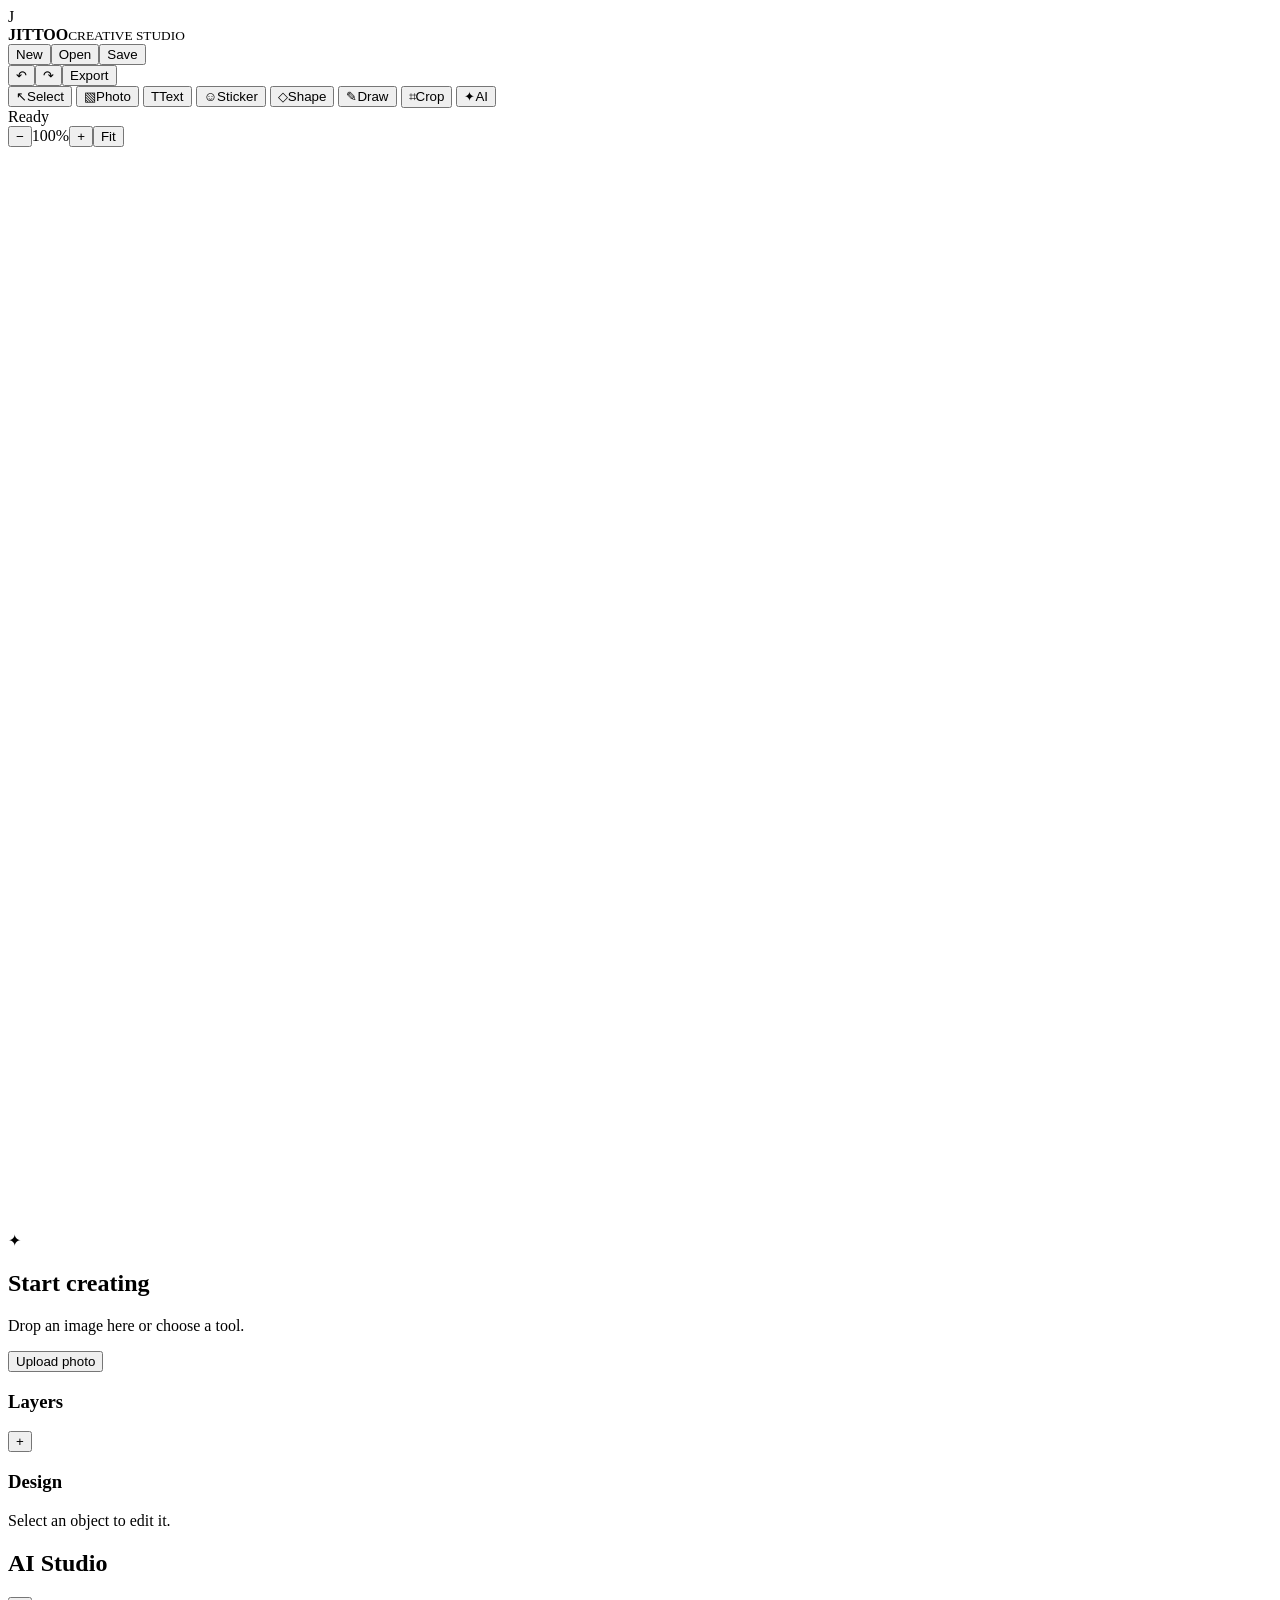
==== index.html @ 277d37d1 "Build JITTOO Studio professional editor shell" ====
<!doctype html>
<html lang="en">
<head>
  <meta charset="UTF-8" />
  <meta name="viewport" content="width=device-width,initial-scale=1,viewport-fit=cover" />
  <meta name="theme-color" content="#0a0b10" />
  <title>JITTOO — Creative Studio</title>
  <link rel="stylesheet" href="css/app.css" />
</head>
<body>
<div id="app" class="app">
  <header class="topbar">
    <div class="brand"><span class="brand-mark">J</span><div><strong>JITTOO</strong><small>CREATIVE STUDIO</small></div></div>
    <div class="doc-actions">
      <button id="newBtn" class="btn ghost">New</button><button id="openBtn" class="btn ghost">Open</button><button id="saveBtn" class="btn ghost">Save</button>
      <input id="fileInput" type="file" accept="image/*,.json,application/json" hidden />
    </div>
    <div class="top-actions"><button id="undoBtn" class="icon-btn" title="Undo">↶</button><button id="redoBtn" class="icon-btn" title="Redo">↷</button><button id="exportBtn" class="btn primary">Export</button></div>
  </header>
  <div class="workspace">
    <aside class="toolbar" aria-label="Tools">
      <button class="tool active" data-tool="select">↖<span>Select</span></button>
      <button class="tool" data-tool="image">▧<span>Photo</span></button>
      <button class="tool" data-tool="text">T<span>Text</span></button>
      <button class="tool" data-tool="sticker">☺<span>Sticker</span></button>
      <button class="tool" data-tool="shape">◇<span>Shape</span></button>
      <button class="tool" data-tool="draw">✎<span>Draw</span></button>
      <button class="tool" data-tool="crop">⌗<span>Crop</span></button>
      <button class="tool" data-tool="ai">✦<span>AI</span></button>
    </aside>
    <main class="stage-area">
      <div class="stagebar"><div id="statusText">Ready</div><div class="zoom"><button id="zoomOut">−</button><span id="zoomValue">100%</span><button id="zoomIn">+</button><button id="fitBtn">Fit</button></div></div>
      <div id="stageViewport" class="stage-viewport">
        <div id="canvasWrap" class="canvas-wrap"><canvas id="editorCanvas" width="1080" height="1080"></canvas><div id="selectionUI" class="selection-ui hidden"></div></div>
        <div id="emptyState" class="empty-state"><div class="empty-icon">✦</div><h2>Start creating</h2><p>Drop an image here or choose a tool.</p><button id="uploadBtn" class="btn primary">Upload photo</button></div>
      </div>
    </main>
    <aside class="rightbar">
      <section class="panel layers-panel"><div class="panel-head"><h3>Layers</h3><div><button id="addLayerBtn" class="mini">+</button></div></div><div id="layersList" class="layers-list"></div></section>
      <section class="panel inspector"><div class="panel-head"><h3 id="inspectorTitle">Design</h3></div><div id="inspectorBody" class="inspector-body"><p class="muted">Select an object to edit it.</p></div></section>
    </aside>
  </div>
  <div id="toast" class="toast" role="status"></div>
  <div id="modal" class="modal hidden"><div class="modal-card"><div class="modal-head"><h2 id="modalTitle">AI Studio</h2><button id="modalClose" class="icon-btn">×</button></div><div id="modalBody"></div></div></div>
</div>
<script type="module" src="js/app.js"></script>
</body>
</html>
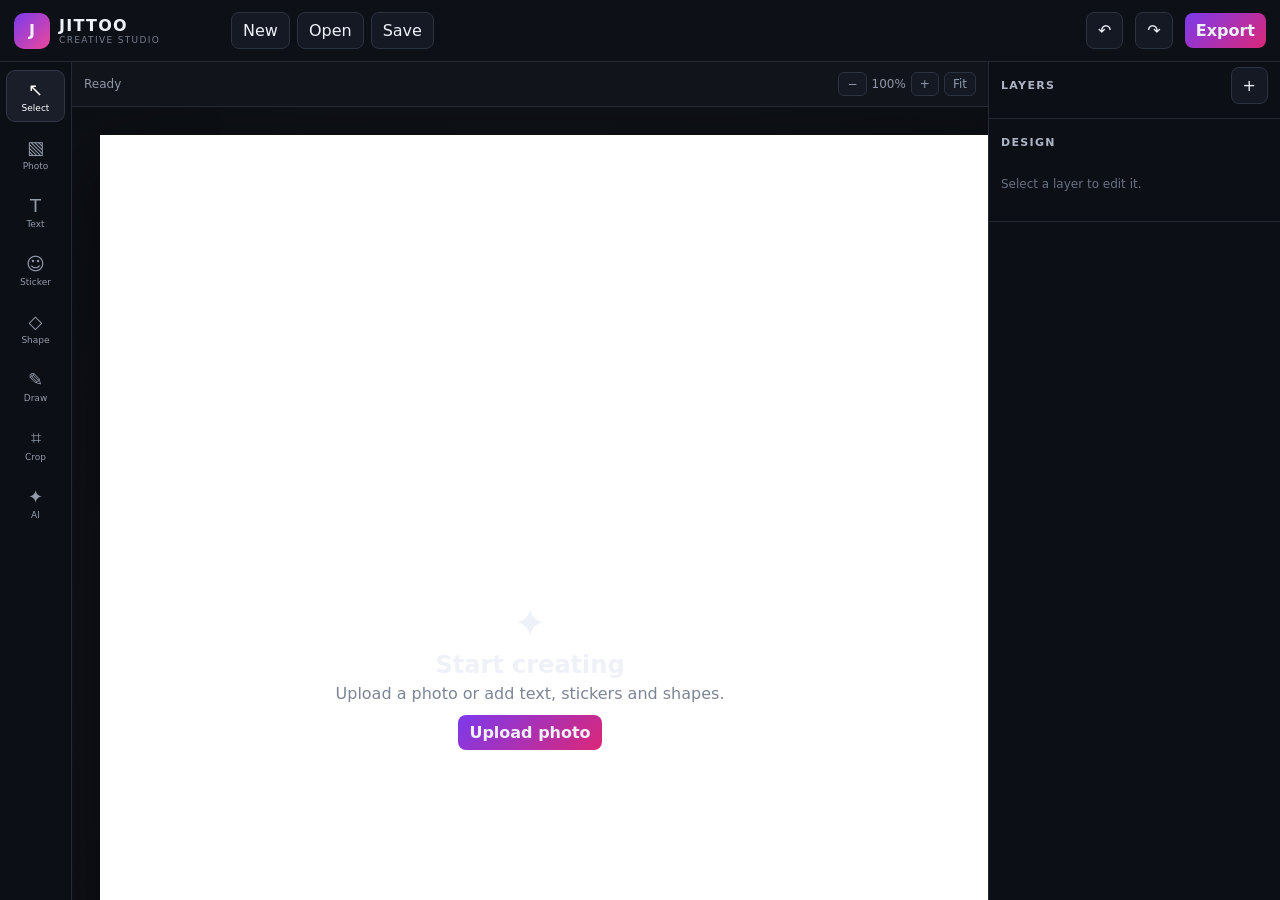
==== commit 5bacc7b7: "Build functional JITTOO editor core" ====
--- a/index.html
+++ b/index.html
@@ -1,48 +1,5 @@
-<!doctype html>
-<html lang="en">
-<head>
-  <meta charset="UTF-8" />
-  <meta name="viewport" content="width=device-width,initial-scale=1,viewport-fit=cover" />
-  <meta name="theme-color" content="#0a0b10" />
-  <title>JITTOO — Creative Studio</title>
-  <link rel="stylesheet" href="css/app.css" />
-</head>
-<body>
-<div id="app" class="app">
-  <header class="topbar">
-    <div class="brand"><span class="brand-mark">J</span><div><strong>JITTOO</strong><small>CREATIVE STUDIO</small></div></div>
-    <div class="doc-actions">
-      <button id="newBtn" class="btn ghost">New</button><button id="openBtn" class="btn ghost">Open</button><button id="saveBtn" class="btn ghost">Save</button>
-      <input id="fileInput" type="file" accept="image/*,.json,application/json" hidden />
-    </div>
-    <div class="top-actions"><button id="undoBtn" class="icon-btn" title="Undo">↶</button><button id="redoBtn" class="icon-btn" title="Redo">↷</button><button id="exportBtn" class="btn primary">Export</button></div>
-  </header>
-  <div class="workspace">
-    <aside class="toolbar" aria-label="Tools">
-      <button class="tool active" data-tool="select">↖<span>Select</span></button>
-      <button class="tool" data-tool="image">▧<span>Photo</span></button>
-      <button class="tool" data-tool="text">T<span>Text</span></button>
-      <button class="tool" data-tool="sticker">☺<span>Sticker</span></button>
-      <button class="tool" data-tool="shape">◇<span>Shape</span></button>
-      <button class="tool" data-tool="draw">✎<span>Draw</span></button>
-      <button class="tool" data-tool="crop">⌗<span>Crop</span></button>
-      <button class="tool" data-tool="ai">✦<span>AI</span></button>
-    </aside>
-    <main class="stage-area">
-      <div class="stagebar"><div id="statusText">Ready</div><div class="zoom"><button id="zoomOut">−</button><span id="zoomValue">100%</span><button id="zoomIn">+</button><button id="fitBtn">Fit</button></div></div>
-      <div id="stageViewport" class="stage-viewport">
-        <div id="canvasWrap" class="canvas-wrap"><canvas id="editorCanvas" width="1080" height="1080"></canvas><div id="selectionUI" class="selection-ui hidden"></div></div>
-        <div id="emptyState" class="empty-state"><div class="empty-icon">✦</div><h2>Start creating</h2><p>Drop an image here or choose a tool.</p><button id="uploadBtn" class="btn primary">Upload photo</button></div>
-      </div>
-    </main>
-    <aside class="rightbar">
-      <section class="panel layers-panel"><div class="panel-head"><h3>Layers</h3><div><button id="addLayerBtn" class="mini">+</button></div></div><div id="layersList" class="layers-list"></div></section>
-      <section class="panel inspector"><div class="panel-head"><h3 id="inspectorTitle">Design</h3></div><div id="inspectorBody" class="inspector-body"><p class="muted">Select an object to edit it.</p></div></section>
-    </aside>
-  </div>
-  <div id="toast" class="toast" role="status"></div>
-  <div id="modal" class="modal hidden"><div class="modal-card"><div class="modal-head"><h2 id="modalTitle">AI Studio</h2><button id="modalClose" class="icon-btn">×</button></div><div id="modalBody"></div></div></div>
-</div>
-<script type="module" src="js/app.js"></script>
-</body>
-</html>+<!doctype html><html lang="en"><head><meta charset="utf-8"><meta name="viewport" content="width=device-width,initial-scale=1,viewport-fit=cover"><meta name="theme-color" content="#090b10"><title>JITTOO — Creative Studio</title><style>
+*{box-sizing:border-box}html,body{margin:0;height:100%;background:#080a0f;color:#eef1f7;font-family:Inter,system-ui,-apple-system,BlinkMacSystemFont,"Segoe UI",sans-serif}button,input,select,textarea{font:inherit}button{cursor:pointer;color:inherit}.app{height:100dvh;display:flex;flex-direction:column;overflow:hidden}.top{height:62px;display:flex;align-items:center;gap:12px;padding:8px 14px;background:#0d1017;border-bottom:1px solid #242a35}.brand{display:flex;align-items:center;gap:9px;min-width:205px}.mark{width:36px;height:36px;display:grid;place-items:center;border-radius:10px;background:linear-gradient(135deg,#7c3aed,#ec4899);font-weight:900}.brand b{letter-spacing:.08em}.brand small{display:block;color:#747d8e;font-size:9px;letter-spacing:.15em}.actions{display:flex;gap:7px;flex:1}.btn,.icon{border:1px solid #2b3240;background:#151923;border-radius:8px;padding:8px 11px}.primary{border:0;background:linear-gradient(135deg,#7c3aed,#db2777);font-weight:700}.layout{display:grid;grid-template-columns:72px minmax(0,1fr) 292px;min-height:0;flex:1}.tools{background:#0c0f15;border-right:1px solid #232936;padding:8px 6px;display:flex;flex-direction:column;gap:6px}.tool{background:transparent;border:1px solid transparent;border-radius:9px;padding:8px 3px;color:#939bab;display:flex;flex-direction:column;align-items:center;gap:3px;font-size:18px}.tool span{font-size:9px}.tool.active,.tool:hover{background:#191e29;border-color:#303747;color:#fff}.main{min-width:0;display:flex;flex-direction:column;background:#11141b}.bar{height:45px;display:flex;align-items:center;justify-content:space-between;padding:0 12px;color:#8e97a8;font-size:12px;border-bottom:1px solid #242a35}.zoom{display:flex;align-items:center;gap:5px}.zoom button{background:#151923;border:1px solid #2b3240;border-radius:6px;padding:4px 8px}.viewport{position:relative;flex:1;overflow:auto;display:grid;place-items:center;padding:28px;background:radial-gradient(circle at center,#1b202a,#11141b 48%,#0c0f14)}.board{position:relative;box-shadow:0 25px 80px #0009;transform-origin:center}.board canvas{display:block;background:#fff;touch-action:none}.right{background:#0c0f15;border-left:1px solid #232936;overflow:auto}.panel{border-bottom:1px solid #232936}.head{height:46px;padding:0 12px;display:flex;align-items:center;justify-content:space-between}.head h3{margin:0;font-size:11px;text-transform:uppercase;letter-spacing:.12em;color:#aeb6c5}.layers{padding:0 7px 10px}.layer{display:flex;align-items:center;gap:7px;padding:8px;border:1px solid transparent;border-radius:8px;font-size:12px;color:#bac1ce}.layer.active{background:#191e29;border-color:#343c4d;color:#fff}.layer .thumb{width:28px;height:28px;display:grid;place-items:center;background:#252b37;border-radius:6px}.layer .name{flex:1;overflow:hidden;text-overflow:ellipsis;white-space:nowrap}.layer button{border:0;background:transparent;color:#7e8798}.inspect{padding:0 12px 18px}.field{margin:10px 0}.field label{display:block;color:#818a9b;font-size:10px;text-transform:uppercase;margin-bottom:5px}.field input,.field select,.field textarea{width:100%;background:#121620;color:#eef1f7;border:1px solid #2a313e;border-radius:7px;padding:7px}.grid{display:grid;grid-template-columns:1fr 1fr;gap:7px}.empty{position:absolute;text-align:center;pointer-events:none}.empty .spark{font-size:40px}.empty h2{margin:5px 0}.empty p{color:#7c8596;margin:0 0 12px}.hidden{display:none!important}.toast{position:fixed;left:50%;bottom:22px;transform:translate(-50%,20px);opacity:0;background:#181d27;border:1px solid #303847;border-radius:9px;padding:9px 13px;font-size:12px;transition:.2s;z-index:50}.toast.show{opacity:1;transform:translate(-50%,0)}.modal{position:fixed;inset:0;background:#000a;display:grid;place-items:center;padding:18px;z-index:40}.modal>div{width:min(570px,100%);background:#11151d;border:1px solid #303847;border-radius:15px;box-shadow:0 30px 100px #000}.modal .mhead{padding:13px 15px;border-bottom:1px solid #282f3b;display:flex;justify-content:space-between}.modal .mbody{padding:15px}.gen{width:100%;min-height:95px;background:#0d1118;color:#eef1f7;border:1px solid #303847;border-radius:9px;padding:10px;resize:vertical}.result{margin-top:10px;padding:10px;border:1px solid #303847;border-radius:8px;color:#aeb7c7;font-size:12px}.handle{position:absolute;width:10px;height:10px;background:#fff;border:2px solid #7c3aed;border-radius:3px;display:none}.selected .handle{display:block}.h-nw{left:-6px;top:-6px}.h-ne{right:-6px;top:-6px}.h-sw{left:-6px;bottom:-6px}.h-se{right:-6px;bottom:-6px}.rotate{position:absolute;left:50%;top:-30px;width:1px;height:22px;background:#a78bfa;display:none}.selected .rotate{display:block}
+@media(max-width:900px){.layout{grid-template-columns:62px minmax(0,1fr)}.right{display:none}.brand{min-width:auto}.brand div{display:none}.actions{display:none}.viewport{padding:14px}}@media(max-width:560px){.top{height:56px}.tool{padding:7px 2px}.bar{height:40px}}
+</style></head><body><div class="app"><header class="top"><div class="brand"><span class="mark">J</span><div><b>JITTOO</b><small>CREATIVE STUDIO</small></div></div><div class="actions"><button class="btn" id="new">New</button><button class="btn" id="open">Open</button><button class="btn" id="save">Save</button><input id="file" type="file" accept="image/*,.json" hidden></div><button class="icon" id="undo">↶</button><button class="icon" id="redo">↷</button><button class="btn primary" id="export">Export</button></header><div class="layout"><aside class="tools"><button class="tool active" data-tool="select">↖<span>Select</span></button><button class="tool" data-tool="image">▧<span>Photo</span></button><button class="tool" data-tool="text">T<span>Text</span></button><button class="tool" data-tool="sticker">☺<span>Sticker</span></button><button class="tool" data-tool="shape">◇<span>Shape</span></button><button class="tool" data-tool="draw">✎<span>Draw</span></button><button class="tool" data-tool="crop">⌗<span>Crop</span></button><button class="tool" data-tool="ai">✦<span>AI</span></button></aside><main class="main"><div class="bar"><span id="status">Ready</span><div class="zoom"><button id="minus">−</button><span id="z">100%</span><button id="plus">+</button><button id="fit">Fit</button></div></div><div class="viewport" id="viewport"><div class="board" id="board"><canvas id="canvas" width="1080" height="1080"></canvas><div id="selection" class="selected" style="display:none"><i class="rotate"></i><i class="handle h-nw"></i><i class="handle h-ne"></i><i class="handle h-sw"></i><i class="handle h-se"></i></div></div><div class="empty" id="empty"><div class="spark">✦</div><h2>Start creating</h2><p>Upload a photo or add text, stickers and shapes.</p><button class="btn primary" id="upload">Upload photo</button></div></div></main><aside class="right"><section class="panel"><div class="head"><h3>Layers</h3><button class="btn" id="add">+</button></div><div class="layers" id="layers"></div></section><section class="panel"><div class="head"><h3 id="ititle">Design</h3></div><div class="inspect" id="inspect"><p style="color:#687184;font-size:12px">Select a layer to edit it.</p></div></section></aside></div><div class="toast" id="toast"></div><div class="modal hidden" id="modal"><div><div class="mhead"><b>✦ AI Studio</b><button class="icon" id="close">×</button></div><div class="mbody"><p style="color:#8d96a7;font-size:12px">Describe the image you want to generate. The secure API endpoint can be connected later without exposing provider keys.</p><textarea class="gen" id="prompt" placeholder="A cinematic sunset over a futuristic city..."></textarea><button class="btn primary" id="generate" style="margin-top:10px;width:100%">Generate</button><div class="result" id="result">AI provider not configured yet. Endpoint: <code>/api/ai/generate</code></div></div></div></div><script>
+const $=s=>document.querySelector(s),$$=s=>[...document.querySelectorAll(s)];const c=$('#canvas'),ctx=c.getContext('2d');let layers=[],selected=null,tool='select',zoom=1,history=[],future=[],drag=null;const toast=m=>{let t=$('#toast');t.textContent=m;t.classList.add('show');setTimeout(()=>t.classList.remove('show'),1600)};function snap(){return JSON.stringify(layers.map(x=>({...x,img:null})))}function commit(){history.push(snap());if(history.length>40)history.shift();future=[]}function draw(){ctx.clearRect(0,0,c.width,c.height);ctx.fillStyle='#fff';ctx.fillRect(0,0,c.width,c.height);for(const o of layers){ctx.save();ctx.translate(o.x+o.w/2,o.y+o.h/2);ctx.rotate((o.r||0)*Math.PI/180);ctx.globalAlpha=o.opacity??1;if(o.type==='image'&&o.img)ctx.drawImage(o.img,-o.w/2,-o.h/2,o.w,o.h);else if(o.type==='text'){ctx.font=`${o.weight||700} ${o.size||80}px ${o.font||'system-ui'}`;ctx.textAlign='center';ctx.textBaseline='middle';ctx.lineWidth=o.stroke||0;ctx.strokeStyle=o.strokeColor||'#000';ctx.fillStyle=o.color||'#111';if(o.stroke)ctx.strokeText(o.text,0,0);ctx.fillText(o.text,0,0)}else if(o.type==='shape'){ctx.fillStyle=o.color||'#7c3aed';if(o.shape==='circle'){ctx.beginPath();ctx.arc(0,0,Math.min(o.w,o.h)/2,0,Math.PI*2);ctx.fill()}else ctx.fillRect(-o.w/2,-o.h/2,o.w,o.h)}else if(o.type==='sticker'){ctx.font=`${o.w}px system-ui`;ctx.textAlign='center';ctx.textBaseline='middle';ctx.fillText(o.text||'✨',0,0)}ctx.restore()}updateUI()}function updateUI(){$('#empty').classList.toggle('hidden',layers.length>0);$('#layers').innerHTML=layers.slice().reverse().map(o=>`<div class="layer ${o.id===selected?'active':''}" data-id="${o.id}"><div class="thumb">${o.type==='image'?'▧':o.type==='text'?'T':o.type==='shape'?'◇':o.text||'✦'}</div><span class="name">${o.name}</span><button data-action="hide">${o.hidden?'◌':'◉'}</button><button data-action="lock">${o.lock?'🔒':'↕'}</button></div>`).join('');$$('.layer').forEach(el=>el.onclick=e=>{let o=layers.find(x=>x.id==el.dataset.id);if(e.target.dataset.action==='hide'){o.hidden=!o.hidden;draw();return}if(e.target.dataset.action==='lock'){o.lock=!o.lock;updateUI();return}selected=o.id;showInspector();draw()});if(selected){let o=layers.find(x=>x.id===selected);if(o){let sx=o.x*zoom,sy=o.y*zoom,sw=o.w*zoom,sh=o.h*zoom;$('#selection').style.display='block';$('#selection').style.left=sx+'px';$('#selection').style.top=sy+'px';$('#selection').style.width=sw+'px';$('#selection').style.height=sh+'px'}else $('#selection').style.display='none'}else $('#selection').style.display='none'}function showInspector(){let o=layers.find(x=>x.id===selected);if(!o){$('#inspect').innerHTML='<p style="color:#687184;font-size:12px">Select a layer to edit it.</p>';return}$('#inspect').innerHTML=`<div class="field"><label>Name</label><input id="n" value="${o.name}"></div><div class="grid"><div class="field"><label>X</label><input id="x" type="number" value="${Math.round(o.x)}"></div><div class="field"><label>Y</label><input id="y" type="number" value="${Math.round(o.y)}"></div><div class="field"><label>Width</label><input id="w" type="number" value="${Math.round(o.w)}"></div><div class="field"><label>Height</label><input id="h" type="number" value="${Math.round(o.h)}"></div></div><div class="field"><label>Opacity</label><input id="op" type="range" min="0" max="1" step=".01" value="${o.opacity??1}"></div><div class="field"><label>Rotation</label><input id="r" type="range" min="-180" max="180" value="${o.r||0}"></div>${o.type==='text'?`<div class="field"><label>Text</label><textarea id="tx">${o.text}</textarea></div><div class="grid"><div class="field"><label>Size</label><input id="sz" type="number" value="${o.size||80}"></div><div class="field"><label>Weight</label><select id="wt"><option ${o.weight==400?'selected':''}>400</option><option ${o.weight==600?'selected':''}>600</option><option ${o.weight==700?'selected':''}>700</option><option ${o.weight==900?'selected':''}>900</option></select></div></div>`:''}<div class="grid"><button class="btn" id="dup">Duplicate</button><button class="btn" id="del">Delete</button></div>`;['n','x','y','w','h','op','r','tx','sz','wt'].forEach(id=>{let el=$('#'+id);if(el)el.oninput=()=>{commit();let v=el.type==='number'||el.type==='range'?Number(el.value):el.value;if(id==='n')o.name=v;if(id==='x')o.x=v;if(id==='y')o.y=v;if(id==='w')o.w=Math.max(10,v);if(id==='h')o.h=Math.max(10,v);if(id==='op')o.opacity=v;if(id==='r')o.r=v;if(id==='tx')o.text=v;if(id==='sz')o.size=v;if(id==='wt')o.weight=Number(v);draw()}});$('#del').onclick=()=>{commit();layers=layers.filter(x=>x.id!==selected);selected=null;draw()};$('#dup').onclick=()=>{commit();let q=JSON.parse(JSON.stringify(o));q.id=crypto.randomUUID();q.x+=25;q.y+=25;q.name=o.name+' copy';layers.push(q);selected=q.id;draw()}}function addObj(o){commit();layers.push({id:crypto.randomUUID(),opacity:1,r:0,lock:false,hidden:false,...o});selected=layers.at(-1).id;draw()}function image(file){let im=new Image;im.onload=()=>{let scale=Math.min(1,850/Math.max(im.width,im.height));addObj({type:'image',name:file.name||'Photo',x:(1080-im.width*scale)/2,y:(1080-im.height*scale)/2,w:im.width*scale,h:im.height*scale,img:im})};im.src=URL.createObjectURL(file)}function pointer(e){let r=c.getBoundingClientRect();return{x:(e.clientX-r.left)/zoom,y:(e.clientY-r.top)/zoom}}c.addEventListener('pointerdown',e=>{let p=pointer(e),hit=[...layers].reverse().find(o=>!o.hidden&&p.x>=o.x&&p.x<=o.x+o.w&&p.y>=o.y&&p.y<=o.y+o.h);if(tool==='text'){addObj({type:'text',name:'Text',text:'Your text',x:p.x-160,y:p.y-50,w:320,h:100,size:80,color:'#111',weight:700,font:'system-ui'});tool='select';return}if(tool==='shape'){addObj({type:'shape',name:'Shape',shape:'rect',x:p.x-100,y:p.y-100,w:200,h:200,color:'#7c3aed'});tool='select';return}if(tool==='sticker'){addObj({type:'sticker',name:'Sticker',text:'✨',x:p.x-55,y:p.y-55,w:110,h:110});tool='select';return}if(hit){selected=hit.id;showInspector();if(!hit.lock)drag={o:hit,p,ox:hit.x,oy:hit.y};draw()}});c.addEventListener('pointermove',e=>{if(!drag)return;let p=pointer(e);drag.o.x=drag.ox+p.x-drag.p.x;drag.o.y=drag.oy+p.y-drag.p.y;draw()});c.addEventListener('pointerup',()=>{if(drag){commit();drag=null}});$$('.tool').forEach(b=>b.onclick=()=>{tool=b.dataset.tool;$$('.tool').forEach(x=>x.classList.toggle('active',x===b));if(tool==='image')$('#file').click();if(tool==='ai')$('#modal').classList.remove('hidden')});$('#upload').onclick=()=>$('#file').click();$('#file').onchange=e=>{if(e.target.files[0])image(e.target.files[0]);e.target.value=''};$('#open').onclick=()=>$('#file').click();$('#save').onclick=()=>{let blob=new Blob([JSON.stringify({version:1,width:1080,height:1080,layers:layers.map(o=>({...o,img:null}))})],{type:'application/json'});let a=document.createElement('a');a.href=URL.createObjectURL(blob);a.download='jittoo-project.json';a.click();toast('Project saved')};$('#new').onclick=()=>{commit();layers=[];selected=null;draw();toast('New project')};$('#export').onclick=()=>{let a=document.createElement('a');a.download='jittoo.png';a.href=c.toDataURL('image/png');a.click();toast('PNG exported')};$('#undo').onclick=()=>{if(!history.length)return;future.push(snap());let s=history.pop();layers=JSON.parse(s);selected=null;draw();toast('Undo')};$('#redo').onclick=()=>{if(!future.length)return;history.push(snap());layers=JSON.parse(future.pop());draw();toast('Redo')};$('#plus').onclick=()=>{zoom=Math.min(2,zoom+.1);$('#board').style.transform=`scale(${zoom})`;$('#z').textContent=Math.round(zoom*100)+'%'};$('#minus').onclick=()=>{zoom=Math.max(.3,zoom-.1);$('#board').style.transform=`scale(${zoom})`;$('#z').textContent=Math.round(zoom*100)+'%'};$('#fit').onclick=()=>{let v=$('#viewport');zoom=Math.min(.85,(v.clientWidth-60)/1080,(v.clientHeight-60)/1080);$('#board').style.transform=`scale(${zoom})`;$('#z').textContent=Math.round(zoom*100)+'%'};$('#add').onclick=()=>addObj({type:'shape',name:'Shape',shape:'rect',x:390,y:390,w:300,h:300,color:'#7c3aed'});$('#close').onclick=()=>$('#modal').classList.add('hidden');$('#generate').onclick=async()=>{let p=$('#prompt').value.trim();if(!p)return;$('#result').textContent='Sending prompt to /api/ai/generate…';try{let r=await fetch('/api/ai/generate',{method:'POST',headers:{'Content-Type':'application/json'},body:JSON.stringify({prompt:p})});if(!r.ok)throw new Error('AI endpoint unavailable');let d=await r.json();$('#result').textContent=d.url?'Generated image ready.':'Generation response received.';if(d.url){let im=new Image;im.onload=()=>addObj({type:'image',name:'AI Generated',x:140,y:140,w:800,h:800,img:im});im.src=d.url}}catch(e){$('#result').innerHTML='AI endpoint is not connected yet. UI is ready; connect a secure server endpoint at <code>/api/ai/generate</code>.'}};$('#viewport').ondragover=e=>{e.preventDefault();$('#viewport').style.outline='2px dashed #a78bfa'};$('#viewport').ondragleave=()=>$('#viewport').style.outline='';$('#viewport').ondrop=e=>{e.preventDefault();$('#viewport').style.outline='';let f=e.dataTransfer.files[0];if(f&&f.type.startsWith('image/'))image(f)};document.addEventListener('keydown',e=>{if((e.metaKey||e.ctrlKey)&&e.key.toLowerCase()==='z'){e.preventDefault();$('#undo').click()}if((e.metaKey||e.ctrlKey)&&e.key.toLowerCase()==='y'){e.preventDefault();$('#redo').click()}if(e.key==='Delete'&&selected){$('#del')?.click()}});draw();</script></body></html>
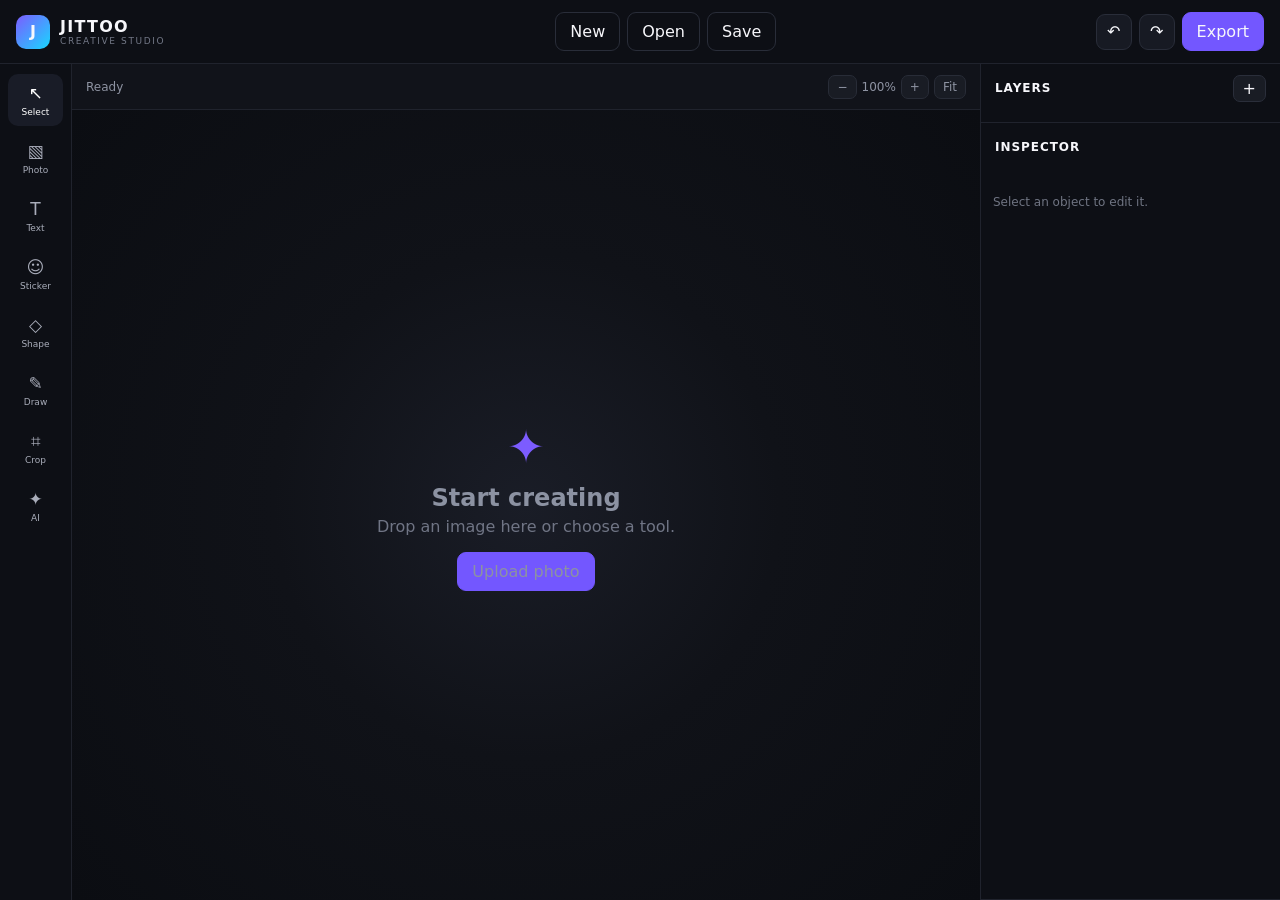
==== commit 1ad179e1: "Use modular production editor entrypoint" ====
--- a/index.html
+++ b/index.html
@@ -1,5 +1,2 @@
-<!doctype html><html lang="en"><head><meta charset="utf-8"><meta name="viewport" content="width=device-width,initial-scale=1,viewport-fit=cover"><meta name="theme-color" content="#090b10"><title>JITTOO — Creative Studio</title><style>
-*{box-sizing:border-box}html,body{margin:0;height:100%;background:#080a0f;color:#eef1f7;font-family:Inter,system-ui,-apple-system,BlinkMacSystemFont,"Segoe UI",sans-serif}button,input,select,textarea{font:inherit}button{cursor:pointer;color:inherit}.app{height:100dvh;display:flex;flex-direction:column;overflow:hidden}.top{height:62px;display:flex;align-items:center;gap:12px;padding:8px 14px;background:#0d1017;border-bottom:1px solid #242a35}.brand{display:flex;align-items:center;gap:9px;min-width:205px}.mark{width:36px;height:36px;display:grid;place-items:center;border-radius:10px;background:linear-gradient(135deg,#7c3aed,#ec4899);font-weight:900}.brand b{letter-spacing:.08em}.brand small{display:block;color:#747d8e;font-size:9px;letter-spacing:.15em}.actions{display:flex;gap:7px;flex:1}.btn,.icon{border:1px solid #2b3240;background:#151923;border-radius:8px;padding:8px 11px}.primary{border:0;background:linear-gradient(135deg,#7c3aed,#db2777);font-weight:700}.layout{display:grid;grid-template-columns:72px minmax(0,1fr) 292px;min-height:0;flex:1}.tools{background:#0c0f15;border-right:1px solid #232936;padding:8px 6px;display:flex;flex-direction:column;gap:6px}.tool{background:transparent;border:1px solid transparent;border-radius:9px;padding:8px 3px;color:#939bab;display:flex;flex-direction:column;align-items:center;gap:3px;font-size:18px}.tool span{font-size:9px}.tool.active,.tool:hover{background:#191e29;border-color:#303747;color:#fff}.main{min-width:0;display:flex;flex-direction:column;background:#11141b}.bar{height:45px;display:flex;align-items:center;justify-content:space-between;padding:0 12px;color:#8e97a8;font-size:12px;border-bottom:1px solid #242a35}.zoom{display:flex;align-items:center;gap:5px}.zoom button{background:#151923;border:1px solid #2b3240;border-radius:6px;padding:4px 8px}.viewport{position:relative;flex:1;overflow:auto;display:grid;place-items:center;padding:28px;background:radial-gradient(circle at center,#1b202a,#11141b 48%,#0c0f14)}.board{position:relative;box-shadow:0 25px 80px #0009;transform-origin:center}.board canvas{display:block;background:#fff;touch-action:none}.right{background:#0c0f15;border-left:1px solid #232936;overflow:auto}.panel{border-bottom:1px solid #232936}.head{height:46px;padding:0 12px;display:flex;align-items:center;justify-content:space-between}.head h3{margin:0;font-size:11px;text-transform:uppercase;letter-spacing:.12em;color:#aeb6c5}.layers{padding:0 7px 10px}.layer{display:flex;align-items:center;gap:7px;padding:8px;border:1px solid transparent;border-radius:8px;font-size:12px;color:#bac1ce}.layer.active{background:#191e29;border-color:#343c4d;color:#fff}.layer .thumb{width:28px;height:28px;display:grid;place-items:center;background:#252b37;border-radius:6px}.layer .name{flex:1;overflow:hidden;text-overflow:ellipsis;white-space:nowrap}.layer button{border:0;background:transparent;color:#7e8798}.inspect{padding:0 12px 18px}.field{margin:10px 0}.field label{display:block;color:#818a9b;font-size:10px;text-transform:uppercase;margin-bottom:5px}.field input,.field select,.field textarea{width:100%;background:#121620;color:#eef1f7;border:1px solid #2a313e;border-radius:7px;padding:7px}.grid{display:grid;grid-template-columns:1fr 1fr;gap:7px}.empty{position:absolute;text-align:center;pointer-events:none}.empty .spark{font-size:40px}.empty h2{margin:5px 0}.empty p{color:#7c8596;margin:0 0 12px}.hidden{display:none!important}.toast{position:fixed;left:50%;bottom:22px;transform:translate(-50%,20px);opacity:0;background:#181d27;border:1px solid #303847;border-radius:9px;padding:9px 13px;font-size:12px;transition:.2s;z-index:50}.toast.show{opacity:1;transform:translate(-50%,0)}.modal{position:fixed;inset:0;background:#000a;display:grid;place-items:center;padding:18px;z-index:40}.modal>div{width:min(570px,100%);background:#11151d;border:1px solid #303847;border-radius:15px;box-shadow:0 30px 100px #000}.modal .mhead{padding:13px 15px;border-bottom:1px solid #282f3b;display:flex;justify-content:space-between}.modal .mbody{padding:15px}.gen{width:100%;min-height:95px;background:#0d1118;color:#eef1f7;border:1px solid #303847;border-radius:9px;padding:10px;resize:vertical}.result{margin-top:10px;padding:10px;border:1px solid #303847;border-radius:8px;color:#aeb7c7;font-size:12px}.handle{position:absolute;width:10px;height:10px;background:#fff;border:2px solid #7c3aed;border-radius:3px;display:none}.selected .handle{display:block}.h-nw{left:-6px;top:-6px}.h-ne{right:-6px;top:-6px}.h-sw{left:-6px;bottom:-6px}.h-se{right:-6px;bottom:-6px}.rotate{position:absolute;left:50%;top:-30px;width:1px;height:22px;background:#a78bfa;display:none}.selected .rotate{display:block}
-@media(max-width:900px){.layout{grid-template-columns:62px minmax(0,1fr)}.right{display:none}.brand{min-width:auto}.brand div{display:none}.actions{display:none}.viewport{padding:14px}}@media(max-width:560px){.top{height:56px}.tool{padding:7px 2px}.bar{height:40px}}
-</style></head><body><div class="app"><header class="top"><div class="brand"><span class="mark">J</span><div><b>JITTOO</b><small>CREATIVE STUDIO</small></div></div><div class="actions"><button class="btn" id="new">New</button><button class="btn" id="open">Open</button><button class="btn" id="save">Save</button><input id="file" type="file" accept="image/*,.json" hidden></div><button class="icon" id="undo">↶</button><button class="icon" id="redo">↷</button><button class="btn primary" id="export">Export</button></header><div class="layout"><aside class="tools"><button class="tool active" data-tool="select">↖<span>Select</span></button><button class="tool" data-tool="image">▧<span>Photo</span></button><button class="tool" data-tool="text">T<span>Text</span></button><button class="tool" data-tool="sticker">☺<span>Sticker</span></button><button class="tool" data-tool="shape">◇<span>Shape</span></button><button class="tool" data-tool="draw">✎<span>Draw</span></button><button class="tool" data-tool="crop">⌗<span>Crop</span></button><button class="tool" data-tool="ai">✦<span>AI</span></button></aside><main class="main"><div class="bar"><span id="status">Ready</span><div class="zoom"><button id="minus">−</button><span id="z">100%</span><button id="plus">+</button><button id="fit">Fit</button></div></div><div class="viewport" id="viewport"><div class="board" id="board"><canvas id="canvas" width="1080" height="1080"></canvas><div id="selection" class="selected" style="display:none"><i class="rotate"></i><i class="handle h-nw"></i><i class="handle h-ne"></i><i class="handle h-sw"></i><i class="handle h-se"></i></div></div><div class="empty" id="empty"><div class="spark">✦</div><h2>Start creating</h2><p>Upload a photo or add text, stickers and shapes.</p><button class="btn primary" id="upload">Upload photo</button></div></div></main><aside class="right"><section class="panel"><div class="head"><h3>Layers</h3><button class="btn" id="add">+</button></div><div class="layers" id="layers"></div></section><section class="panel"><div class="head"><h3 id="ititle">Design</h3></div><div class="inspect" id="inspect"><p style="color:#687184;font-size:12px">Select a layer to edit it.</p></div></section></aside></div><div class="toast" id="toast"></div><div class="modal hidden" id="modal"><div><div class="mhead"><b>✦ AI Studio</b><button class="icon" id="close">×</button></div><div class="mbody"><p style="color:#8d96a7;font-size:12px">Describe the image you want to generate. The secure API endpoint can be connected later without exposing provider keys.</p><textarea class="gen" id="prompt" placeholder="A cinematic sunset over a futuristic city..."></textarea><button class="btn primary" id="generate" style="margin-top:10px;width:100%">Generate</button><div class="result" id="result">AI provider not configured yet. Endpoint: <code>/api/ai/generate</code></div></div></div></div><script>
-const $=s=>document.querySelector(s),$$=s=>[...document.querySelectorAll(s)];const c=$('#canvas'),ctx=c.getContext('2d');let layers=[],selected=null,tool='select',zoom=1,history=[],future=[],drag=null;const toast=m=>{let t=$('#toast');t.textContent=m;t.classList.add('show');setTimeout(()=>t.classList.remove('show'),1600)};function snap(){return JSON.stringify(layers.map(x=>({...x,img:null})))}function commit(){history.push(snap());if(history.length>40)history.shift();future=[]}function draw(){ctx.clearRect(0,0,c.width,c.height);ctx.fillStyle='#fff';ctx.fillRect(0,0,c.width,c.height);for(const o of layers){ctx.save();ctx.translate(o.x+o.w/2,o.y+o.h/2);ctx.rotate((o.r||0)*Math.PI/180);ctx.globalAlpha=o.opacity??1;if(o.type==='image'&&o.img)ctx.drawImage(o.img,-o.w/2,-o.h/2,o.w,o.h);else if(o.type==='text'){ctx.font=`${o.weight||700} ${o.size||80}px ${o.font||'system-ui'}`;ctx.textAlign='center';ctx.textBaseline='middle';ctx.lineWidth=o.stroke||0;ctx.strokeStyle=o.strokeColor||'#000';ctx.fillStyle=o.color||'#111';if(o.stroke)ctx.strokeText(o.text,0,0);ctx.fillText(o.text,0,0)}else if(o.type==='shape'){ctx.fillStyle=o.color||'#7c3aed';if(o.shape==='circle'){ctx.beginPath();ctx.arc(0,0,Math.min(o.w,o.h)/2,0,Math.PI*2);ctx.fill()}else ctx.fillRect(-o.w/2,-o.h/2,o.w,o.h)}else if(o.type==='sticker'){ctx.font=`${o.w}px system-ui`;ctx.textAlign='center';ctx.textBaseline='middle';ctx.fillText(o.text||'✨',0,0)}ctx.restore()}updateUI()}function updateUI(){$('#empty').classList.toggle('hidden',layers.length>0);$('#layers').innerHTML=layers.slice().reverse().map(o=>`<div class="layer ${o.id===selected?'active':''}" data-id="${o.id}"><div class="thumb">${o.type==='image'?'▧':o.type==='text'?'T':o.type==='shape'?'◇':o.text||'✦'}</div><span class="name">${o.name}</span><button data-action="hide">${o.hidden?'◌':'◉'}</button><button data-action="lock">${o.lock?'🔒':'↕'}</button></div>`).join('');$$('.layer').forEach(el=>el.onclick=e=>{let o=layers.find(x=>x.id==el.dataset.id);if(e.target.dataset.action==='hide'){o.hidden=!o.hidden;draw();return}if(e.target.dataset.action==='lock'){o.lock=!o.lock;updateUI();return}selected=o.id;showInspector();draw()});if(selected){let o=layers.find(x=>x.id===selected);if(o){let sx=o.x*zoom,sy=o.y*zoom,sw=o.w*zoom,sh=o.h*zoom;$('#selection').style.display='block';$('#selection').style.left=sx+'px';$('#selection').style.top=sy+'px';$('#selection').style.width=sw+'px';$('#selection').style.height=sh+'px'}else $('#selection').style.display='none'}else $('#selection').style.display='none'}function showInspector(){let o=layers.find(x=>x.id===selected);if(!o){$('#inspect').innerHTML='<p style="color:#687184;font-size:12px">Select a layer to edit it.</p>';return}$('#inspect').innerHTML=`<div class="field"><label>Name</label><input id="n" value="${o.name}"></div><div class="grid"><div class="field"><label>X</label><input id="x" type="number" value="${Math.round(o.x)}"></div><div class="field"><label>Y</label><input id="y" type="number" value="${Math.round(o.y)}"></div><div class="field"><label>Width</label><input id="w" type="number" value="${Math.round(o.w)}"></div><div class="field"><label>Height</label><input id="h" type="number" value="${Math.round(o.h)}"></div></div><div class="field"><label>Opacity</label><input id="op" type="range" min="0" max="1" step=".01" value="${o.opacity??1}"></div><div class="field"><label>Rotation</label><input id="r" type="range" min="-180" max="180" value="${o.r||0}"></div>${o.type==='text'?`<div class="field"><label>Text</label><textarea id="tx">${o.text}</textarea></div><div class="grid"><div class="field"><label>Size</label><input id="sz" type="number" value="${o.size||80}"></div><div class="field"><label>Weight</label><select id="wt"><option ${o.weight==400?'selected':''}>400</option><option ${o.weight==600?'selected':''}>600</option><option ${o.weight==700?'selected':''}>700</option><option ${o.weight==900?'selected':''}>900</option></select></div></div>`:''}<div class="grid"><button class="btn" id="dup">Duplicate</button><button class="btn" id="del">Delete</button></div>`;['n','x','y','w','h','op','r','tx','sz','wt'].forEach(id=>{let el=$('#'+id);if(el)el.oninput=()=>{commit();let v=el.type==='number'||el.type==='range'?Number(el.value):el.value;if(id==='n')o.name=v;if(id==='x')o.x=v;if(id==='y')o.y=v;if(id==='w')o.w=Math.max(10,v);if(id==='h')o.h=Math.max(10,v);if(id==='op')o.opacity=v;if(id==='r')o.r=v;if(id==='tx')o.text=v;if(id==='sz')o.size=v;if(id==='wt')o.weight=Number(v);draw()}});$('#del').onclick=()=>{commit();layers=layers.filter(x=>x.id!==selected);selected=null;draw()};$('#dup').onclick=()=>{commit();let q=JSON.parse(JSON.stringify(o));q.id=crypto.randomUUID();q.x+=25;q.y+=25;q.name=o.name+' copy';layers.push(q);selected=q.id;draw()}}function addObj(o){commit();layers.push({id:crypto.randomUUID(),opacity:1,r:0,lock:false,hidden:false,...o});selected=layers.at(-1).id;draw()}function image(file){let im=new Image;im.onload=()=>{let scale=Math.min(1,850/Math.max(im.width,im.height));addObj({type:'image',name:file.name||'Photo',x:(1080-im.width*scale)/2,y:(1080-im.height*scale)/2,w:im.width*scale,h:im.height*scale,img:im})};im.src=URL.createObjectURL(file)}function pointer(e){let r=c.getBoundingClientRect();return{x:(e.clientX-r.left)/zoom,y:(e.clientY-r.top)/zoom}}c.addEventListener('pointerdown',e=>{let p=pointer(e),hit=[...layers].reverse().find(o=>!o.hidden&&p.x>=o.x&&p.x<=o.x+o.w&&p.y>=o.y&&p.y<=o.y+o.h);if(tool==='text'){addObj({type:'text',name:'Text',text:'Your text',x:p.x-160,y:p.y-50,w:320,h:100,size:80,color:'#111',weight:700,font:'system-ui'});tool='select';return}if(tool==='shape'){addObj({type:'shape',name:'Shape',shape:'rect',x:p.x-100,y:p.y-100,w:200,h:200,color:'#7c3aed'});tool='select';return}if(tool==='sticker'){addObj({type:'sticker',name:'Sticker',text:'✨',x:p.x-55,y:p.y-55,w:110,h:110});tool='select';return}if(hit){selected=hit.id;showInspector();if(!hit.lock)drag={o:hit,p,ox:hit.x,oy:hit.y};draw()}});c.addEventListener('pointermove',e=>{if(!drag)return;let p=pointer(e);drag.o.x=drag.ox+p.x-drag.p.x;drag.o.y=drag.oy+p.y-drag.p.y;draw()});c.addEventListener('pointerup',()=>{if(drag){commit();drag=null}});$$('.tool').forEach(b=>b.onclick=()=>{tool=b.dataset.tool;$$('.tool').forEach(x=>x.classList.toggle('active',x===b));if(tool==='image')$('#file').click();if(tool==='ai')$('#modal').classList.remove('hidden')});$('#upload').onclick=()=>$('#file').click();$('#file').onchange=e=>{if(e.target.files[0])image(e.target.files[0]);e.target.value=''};$('#open').onclick=()=>$('#file').click();$('#save').onclick=()=>{let blob=new Blob([JSON.stringify({version:1,width:1080,height:1080,layers:layers.map(o=>({...o,img:null}))})],{type:'application/json'});let a=document.createElement('a');a.href=URL.createObjectURL(blob);a.download='jittoo-project.json';a.click();toast('Project saved')};$('#new').onclick=()=>{commit();layers=[];selected=null;draw();toast('New project')};$('#export').onclick=()=>{let a=document.createElement('a');a.download='jittoo.png';a.href=c.toDataURL('image/png');a.click();toast('PNG exported')};$('#undo').onclick=()=>{if(!history.length)return;future.push(snap());let s=history.pop();layers=JSON.parse(s);selected=null;draw();toast('Undo')};$('#redo').onclick=()=>{if(!future.length)return;history.push(snap());layers=JSON.parse(future.pop());draw();toast('Redo')};$('#plus').onclick=()=>{zoom=Math.min(2,zoom+.1);$('#board').style.transform=`scale(${zoom})`;$('#z').textContent=Math.round(zoom*100)+'%'};$('#minus').onclick=()=>{zoom=Math.max(.3,zoom-.1);$('#board').style.transform=`scale(${zoom})`;$('#z').textContent=Math.round(zoom*100)+'%'};$('#fit').onclick=()=>{let v=$('#viewport');zoom=Math.min(.85,(v.clientWidth-60)/1080,(v.clientHeight-60)/1080);$('#board').style.transform=`scale(${zoom})`;$('#z').textContent=Math.round(zoom*100)+'%'};$('#add').onclick=()=>addObj({type:'shape',name:'Shape',shape:'rect',x:390,y:390,w:300,h:300,color:'#7c3aed'});$('#close').onclick=()=>$('#modal').classList.add('hidden');$('#generate').onclick=async()=>{let p=$('#prompt').value.trim();if(!p)return;$('#result').textContent='Sending prompt to /api/ai/generate…';try{let r=await fetch('/api/ai/generate',{method:'POST',headers:{'Content-Type':'application/json'},body:JSON.stringify({prompt:p})});if(!r.ok)throw new Error('AI endpoint unavailable');let d=await r.json();$('#result').textContent=d.url?'Generated image ready.':'Generation response received.';if(d.url){let im=new Image;im.onload=()=>addObj({type:'image',name:'AI Generated',x:140,y:140,w:800,h:800,img:im});im.src=d.url}}catch(e){$('#result').innerHTML='AI endpoint is not connected yet. UI is ready; connect a secure server endpoint at <code>/api/ai/generate</code>.'}};$('#viewport').ondragover=e=>{e.preventDefault();$('#viewport').style.outline='2px dashed #a78bfa'};$('#viewport').ondragleave=()=>$('#viewport').style.outline='';$('#viewport').ondrop=e=>{e.preventDefault();$('#viewport').style.outline='';let f=e.dataTransfer.files[0];if(f&&f.type.startsWith('image/'))image(f)};document.addEventListener('keydown',e=>{if((e.metaKey||e.ctrlKey)&&e.key.toLowerCase()==='z'){e.preventDefault();$('#undo').click()}if((e.metaKey||e.ctrlKey)&&e.key.toLowerCase()==='y'){e.preventDefault();$('#redo').click()}if(e.key==='Delete'&&selected){$('#del')?.click()}});draw();</script></body></html>+<!doctype html>
+<html lang="en"><head><meta charset="utf-8"><meta name="viewport" content="width=device-width,initial-scale=1,viewport-fit=cover"><meta name="theme-color" content="#0a0b10"><title>JITTOO — Creative Studio</title><link rel="stylesheet" href="css/app.css"></head><body><div id="app" class="app"><header class="topbar"><div class="brand"><span class="brand-mark">J</span><div><strong>JITTOO</strong><small>CREATIVE STUDIO</small></div></div><div class="doc-actions"><button id="newBtn" class="btn ghost">New</button><button id="openBtn" class="btn ghost">Open</button><button id="saveBtn" class="btn ghost">Save</button><input id="fileInput" type="file" accept="image/*,.json,application/json" hidden></div><div class="top-actions"><button id="undoBtn" class="icon-btn">↶</button><button id="redoBtn" class="icon-btn">↷</button><button id="exportBtn" class="btn primary">Export</button></div></header><div class="workspace"><aside class="toolbar"><button class="tool active" data-tool="select">↖<span>Select</span></button><button class="tool" data-tool="image">▧<span>Photo</span></button><button class="tool" data-tool="text">T<span>Text</span></button><button class="tool" data-tool="sticker">☺<span>Sticker</span></button><button class="tool" data-tool="shape">◇<span>Shape</span></button><button class="tool" data-tool="draw">✎<span>Draw</span></button><button class="tool" data-tool="crop">⌗<span>Crop</span></button><button class="tool" data-tool="ai">✦<span>AI</span></button></aside><main class="stage-area"><div class="stagebar"><span id="statusText">Ready</span><div class="zoom"><button id="zoomOut">−</button><span id="zoomValue">100%</span><button id="zoomIn">+</button><button id="fitBtn">Fit</button></div></div><div id="stageViewport" class="stage-viewport"><div class="canvas-wrap"><canvas id="editorCanvas" width="1080" height="1080"></canvas></div><div id="emptyState" class="empty-state"><div class="empty-icon">✦</div><h2>Start creating</h2><p>Drop an image here or choose a tool.</p><button id="uploadBtn" class="btn primary">Upload photo</button></div></div></main><aside class="rightbar"><section class="panel layers-panel"><div class="panel-head"><h3>Layers</h3><button id="addLayerBtn" class="mini">+</button></div><div id="layersList" class="layers-list"></div></section><section class="panel inspector"><div class="panel-head"><h3>Inspector</h3></div><div id="inspectorBody" class="inspector-body"><p class="muted">Select an object to edit it.</p></div></section></aside></div><div id="toast" class="toast"></div><div id="modal" class="modal hidden"><div class="modal-card"><div class="modal-head"><h2 id="modalTitle">AI Studio</h2><button id="modalClose" class="icon-btn">×</button></div><div id="modalBody"></div></div></div></div><script type="module" src="js/app.js"></script></body></html>
--- a/css/app.css
+++ b/css/app.css
@@ -0,0 +1 @@
+*{box-sizing:border-box}html,body{margin:0;height:100%;background:#08090d;color:#f7f7fb;font-family:Inter,ui-sans-serif,system-ui,-apple-system,sans-serif}button{font:inherit;color:inherit;border:0;cursor:pointer}.app{height:100dvh;display:flex;flex-direction:column;overflow:hidden}.topbar{height:64px;display:flex;align-items:center;justify-content:space-between;padding:0 16px;border-bottom:1px solid #20232d;background:#0d0f15}.brand{display:flex;align-items:center;gap:10px;min-width:220px}.brand-mark{display:grid;place-items:center;width:34px;height:34px;border-radius:10px;background:linear-gradient(135deg,#7c5cff,#18d7ff);font-weight:900}.brand strong{display:block;letter-spacing:.08em}.brand small{display:block;color:#737887;font-size:9px;letter-spacing:.18em}.doc-actions,.top-actions{display:flex;gap:7px;align-items:center}.btn{padding:9px 14px;border-radius:9px;background:#171a23;border:1px solid #292d39}.btn.primary{background:#7357ff;border-color:#7357ff}.btn.ghost{background:transparent}.icon-btn{width:36px;height:36px;border-radius:9px;background:#171a23;border:1px solid #292d39}.workspace{flex:1;display:grid;grid-template-columns:72px minmax(0,1fr) 300px;min-height:0}.toolbar{background:#0d0f15;border-right:1px solid #20232d;padding:10px 8px;display:flex;flex-direction:column;gap:6px}.tool{min-height:52px;border-radius:10px;background:transparent;color:#a9adba;display:flex;flex-direction:column;align-items:center;justify-content:center;gap:4px;font-size:17px}.tool span{font-size:9px}.tool:hover,.tool.active{background:#191c27;color:#fff}.stage-area{min-width:0;display:flex;flex-direction:column;background:#11131a}.stagebar{height:46px;display:flex;align-items:center;justify-content:space-between;padding:0 14px;border-bottom:1px solid #20232d;color:#8e93a2;font-size:12px}.zoom{display:flex;align-items:center;gap:5px}.zoom button{background:#191c24;border:1px solid #282c37;border-radius:7px;padding:4px 8px}.stage-viewport{position:relative;flex:1;overflow:auto;display:grid;place-items:center;padding:32px;background:radial-gradient(circle at center,#1a1d27 0,#101218 42%,#0b0d12 100%)}.canvas-wrap{position:relative;box-shadow:0 25px 80px #0008;display:none}.canvas-wrap canvas{display:block;max-width:min(80vw,760px);max-height:calc(100dvh - 170px);width:auto;height:auto;background:#fff}.selection-ui{position:absolute;border:1px solid #8d72ff;pointer-events:none}.hidden{display:none!important}.empty-state{position:absolute;text-align:center;color:#8c92a2}.empty-icon{font-size:46px;color:#7c5cff}.empty-state h2{margin:10px 0 5px}.empty-state p{margin:0 0 16px;color:#707585}.rightbar{background:#0d0f15;border-left:1px solid #20232d;display:flex;flex-direction:column;min-width:0}.panel{border-bottom:1px solid #20232d}.panel-head{height:48px;padding:0 14px;display:flex;align-items:center;justify-content:space-between}.panel-head h3{font-size:12px;text-transform:uppercase;letter-spacing:.08em;margin:0}.mini{background:#191c24;border:1px solid #2a2e3a;border-radius:7px;padding:3px 9px}.layers-list{padding:0 8px 10px;max-height:42vh;overflow:auto}.layer{display:flex;align-items:center;gap:8px;padding:9px;border-radius:8px;color:#c8cbd5;font-size:12px}.layer:hover,.layer.selected{background:#1a1d28}.layer .thumb{width:28px;height:28px;border-radius:6px;background:#252936;display:grid;place-items:center}.layer .name{flex:1;overflow:hidden;text-overflow:ellipsis;white-space:nowrap}.layer button{background:transparent;color:#737988}.inspector{flex:1;overflow:auto}.inspector-body{padding:12px}.muted{color:#6f7482;font-size:12px}.field{margin:0 0 12px}.field label{display:flex;justify-content:space-between;color:#9298a7;font-size:11px;margin-bottom:6px}.field input,.field select,.field textarea{width:100%;background:#171a22;color:#fff;border:1px solid #292d39;border-radius:8px;padding:8px;outline:none}.row{display:grid;grid-template-columns:1fr 1fr;gap:8px}.toast{position:fixed;left:50%;bottom:22px;transform:translate(-50%,20px);background:#1b1e28;border:1px solid #333746;padding:10px 14px;border-radius:9px;opacity:0;pointer-events:none;transition:.2s;color:#fff;font-size:12px}.toast.show{opacity:1;transform:translate(-50%,0)}.modal{position:fixed;inset:0;background:#0009;display:grid;place-items:center;padding:20px;z-index:10}.modal-card{width:min(680px,100%);max-height:90dvh;overflow:auto;background:#11141c;border:1px solid #303441;border-radius:16px;box-shadow:0 30px 100px #000c}.modal-head{height:58px;display:flex;align-items:center;justify-content:space-between;padding:0 16px;border-bottom:1px solid #252936}.modal-head h2{font-size:15px;margin:0}.ai-grid{padding:16px;display:grid;gap:12px}.ai-grid textarea{min-height:120px;resize:vertical}.ai-actions{display:flex;gap:8px}.ai-note{color:#7f8595;font-size:11px;line-height:1.5}.ai-result{min-height:120px;border:1px dashed #353947;border-radius:10px;display:grid;place-items:center;color:#747a89}.ai-result img{max-width:100%;border-radius:10px}.drop-active{outline:2px dashed #7c5cff;outline-offset:-10px}@media(max-width:900px){.workspace{grid-template-columns:60px minmax(0,1fr)}.rightbar{display:none}.brand{min-width:auto}.brand>div{display:none}.doc-actions{display:none}.canvas-wrap canvas{max-width:88vw;max-height:calc(100dvh - 155px)}}@media(max-width:520px){.topbar{height:56px;padding:0 9px}.toolbar{width:60px}.tool{min-height:48px}.top-actions .icon-btn{display:none}.stage-viewport{padding:12px}.stagebar{height:40px}.btn{padding:8px 10px}.canvas-wrap canvas{max-width:86vw;max-height:calc(100dvh - 130px)}}
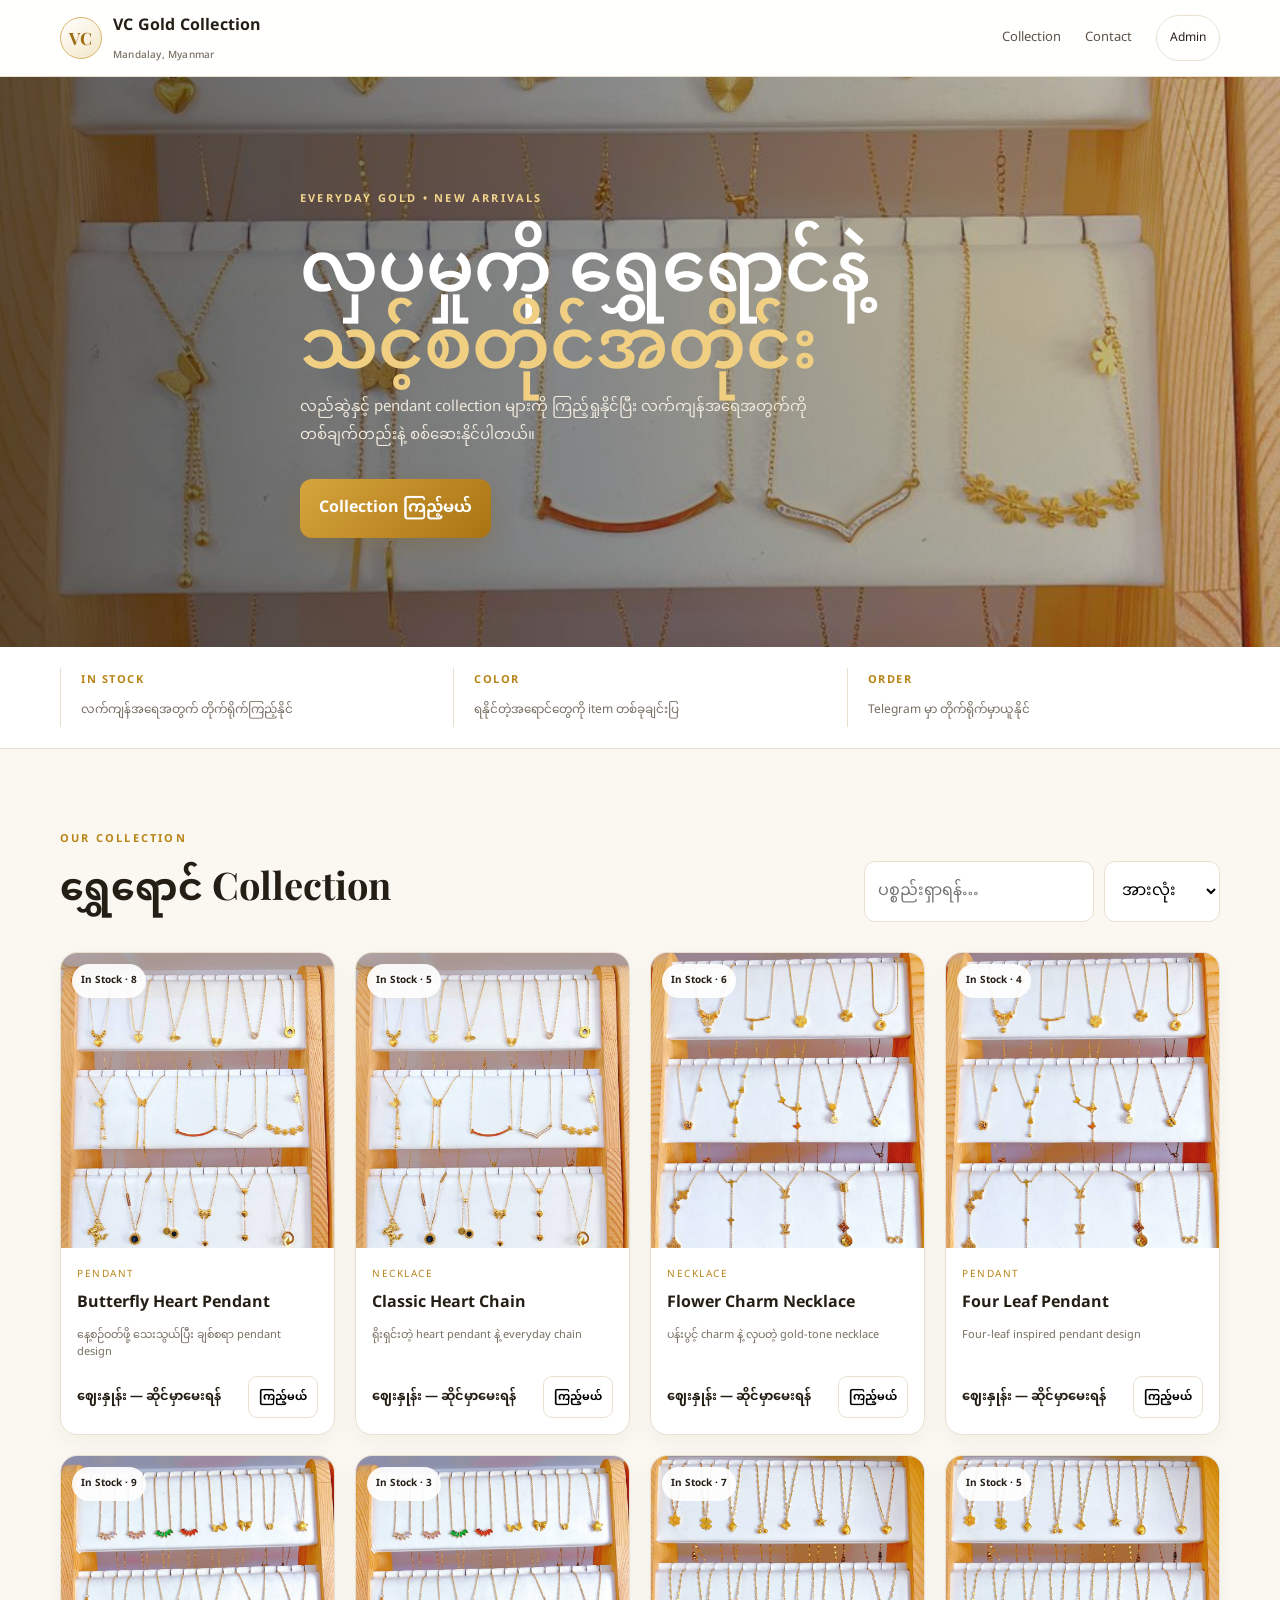
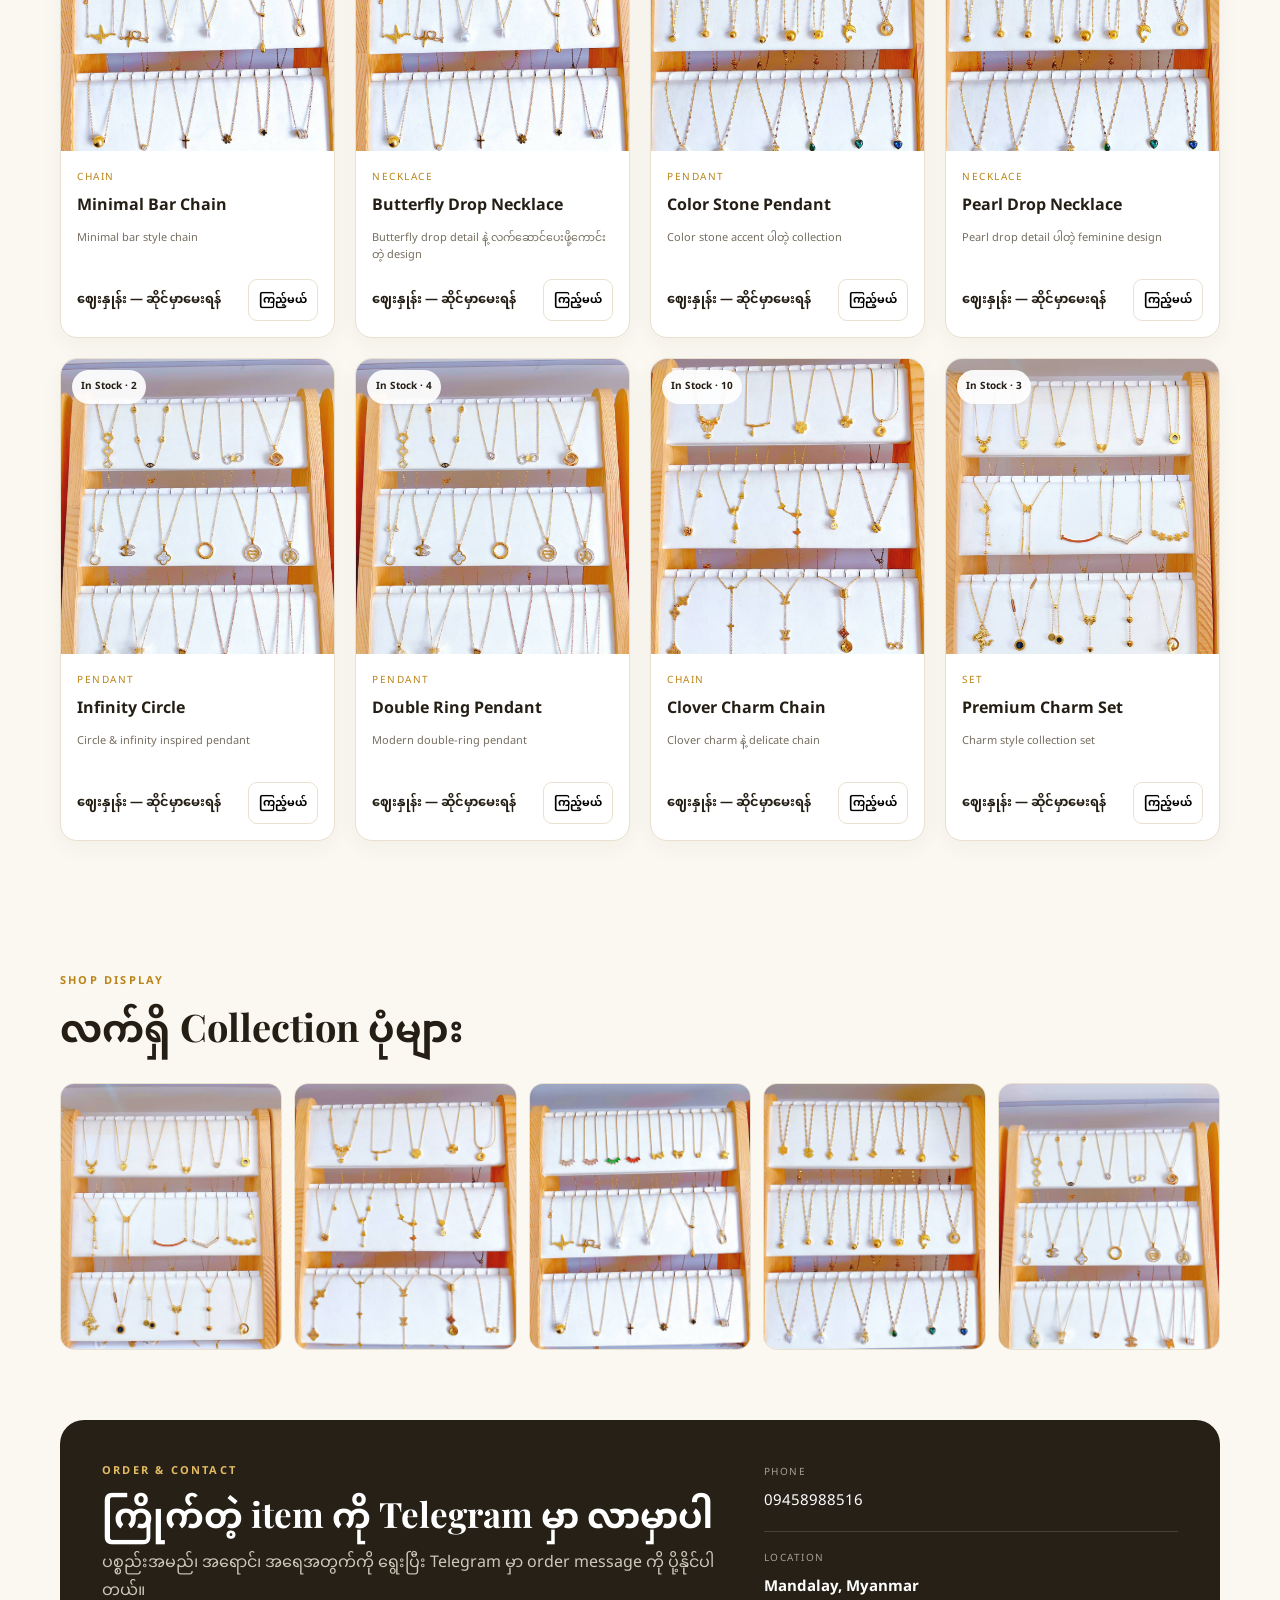
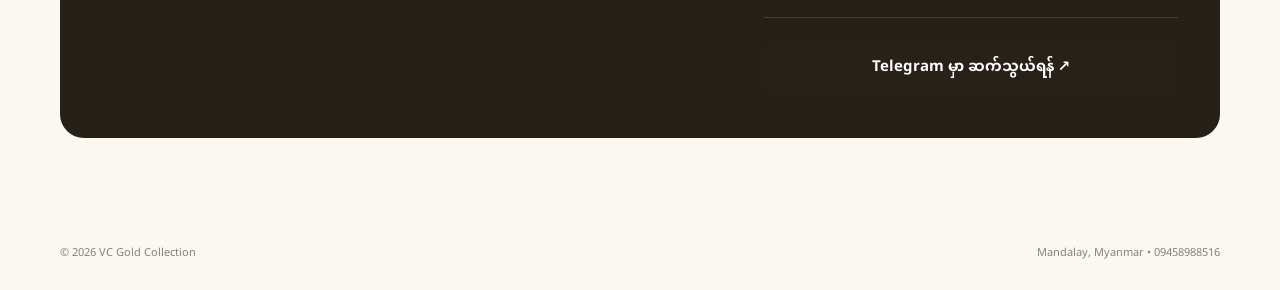
==== commit 7d2260f5: "Add files via upload" ====
--- a/index.html
+++ b/index.html
@@ -1,2 +1,109 @@
 <!doctype html>
-<html lang="en"><head><meta charset="utf-8"><meta name="viewport" content="width=device-width,initial-scale=1,viewport-fit=cover"><meta name="theme-color" content="#0a0b10"><title>JITTOO — Creative Studio</title><link rel="stylesheet" href="css/app.css"></head><body><div id="app" class="app"><header class="topbar"><div class="brand"><span class="brand-mark">J</span><div><strong>JITTOO</strong><small>CREATIVE STUDIO</small></div></div><div class="doc-actions"><button id="newBtn" class="btn ghost">New</button><button id="openBtn" class="btn ghost">Open</button><button id="saveBtn" class="btn ghost">Save</button><input id="fileInput" type="file" accept="image/*,.json,application/json" hidden></div><div class="top-actions"><button id="undoBtn" class="icon-btn">↶</button><button id="redoBtn" class="icon-btn">↷</button><button id="exportBtn" class="btn primary">Export</button></div></header><div class="workspace"><aside class="toolbar"><button class="tool active" data-tool="select">↖<span>Select</span></button><button class="tool" data-tool="image">▧<span>Photo</span></button><button class="tool" data-tool="text">T<span>Text</span></button><button class="tool" data-tool="sticker">☺<span>Sticker</span></button><button class="tool" data-tool="shape">◇<span>Shape</span></button><button class="tool" data-tool="draw">✎<span>Draw</span></button><button class="tool" data-tool="crop">⌗<span>Crop</span></button><button class="tool" data-tool="ai">✦<span>AI</span></button></aside><main class="stage-area"><div class="stagebar"><span id="statusText">Ready</span><div class="zoom"><button id="zoomOut">−</button><span id="zoomValue">100%</span><button id="zoomIn">+</button><button id="fitBtn">Fit</button></div></div><div id="stageViewport" class="stage-viewport"><div class="canvas-wrap"><canvas id="editorCanvas" width="1080" height="1080"></canvas></div><div id="emptyState" class="empty-state"><div class="empty-icon">✦</div><h2>Start creating</h2><p>Drop an image here or choose a tool.</p><button id="uploadBtn" class="btn primary">Upload photo</button></div></div></main><aside class="rightbar"><section class="panel layers-panel"><div class="panel-head"><h3>Layers</h3><button id="addLayerBtn" class="mini">+</button></div><div id="layersList" class="layers-list"></div></section><section class="panel inspector"><div class="panel-head"><h3>Inspector</h3></div><div id="inspectorBody" class="inspector-body"><p class="muted">Select an object to edit it.</p></div></section></aside></div><div id="toast" class="toast"></div><div id="modal" class="modal hidden"><div class="modal-card"><div class="modal-head"><h2 id="modalTitle">AI Studio</h2><button id="modalClose" class="icon-btn">×</button></div><div id="modalBody"></div></div></div></div><script type="module" src="js/app.js"></script></body></html>+<html lang="my">
+<head>
+  <meta charset="utf-8">
+  <meta name="viewport" content="width=device-width,initial-scale=1,viewport-fit=cover">
+  <meta name="theme-color" content="#b98518">
+  <title>VC Gold Collection — Mandalay</title>
+  <link rel="preconnect" href="https://fonts.googleapis.com">
+  <link rel="preconnect" href="https://fonts.gstatic.com" crossorigin>
+  <link href="https://fonts.googleapis.com/css2?family=Noto+Sans+Myanmar:wght@400;500;600;700&family=Playfair+Display:wght@500;600;700&display=swap" rel="stylesheet">
+  <link rel="stylesheet" href="styles.css">
+</head>
+<body>
+  <header class="site-header">
+    <div class="container nav">
+      <a class="brand" href="index.html"><span class="brand-mark">VC</span><span>VC Gold Collection<small>Mandalay, Myanmar</small></span></a>
+      <div class="nav-actions">
+        <a class="nav-link" href="#collection">Collection</a>
+        <a class="nav-link" href="#contact">Contact</a>
+        <a class="admin-link" href="admin.html">Admin</a>
+      </div>
+    </div>
+  </header>
+
+  <main>
+    <section class="hero">
+      <div class="hero-overlay"></div>
+      <div class="container hero-content">
+        <p class="eyebrow">EVERYDAY GOLD • NEW ARRIVALS</p>
+        <h1>လှပမှုကို ရွှေရောင်နဲ့<br><em>သင့်စတိုင်အတိုင်း</em></h1>
+        <p class="hero-copy">လည်ဆွဲနှင့် pendant collection များကို ကြည့်ရှုနိုင်ပြီး လက်ကျန်အရေအတွက်ကို တစ်ချက်တည်းနဲ့ စစ်ဆေးနိုင်ပါတယ်။</p>
+        <a class="btn btn-gold" href="#collection">Collection ကြည့်မယ်</a>
+      </div>
+    </section>
+
+    <section class="trust-strip">
+      <div class="container trust-grid">
+        <div><b>IN STOCK</b><span>လက်ကျန်အရေအတွက် တိုက်ရိုက်ကြည့်နိုင်</span></div>
+        <div><b>COLOR</b><span>ရနိုင်တဲ့အရောင်တွေကို item တစ်ခုချင်းပြ</span></div>
+        <div><b>ORDER</b><span>Telegram မှာ တိုက်ရိုက်မှာယူနိုင်</span></div>
+      </div>
+    </section>
+
+    <section id="collection" class="section">
+      <div class="container">
+        <div class="section-head">
+          <div>
+            <p class="eyebrow">OUR COLLECTION</p>
+            <h2>ရွှေရောင် Collection</h2>
+          </div>
+          <div class="tools">
+            <input id="search" class="search" placeholder="ပစ္စည်းရှာရန်…" aria-label="ပစ္စည်းရှာရန်">
+            <select id="categoryFilter" class="select" aria-label="အမျိုးအစား">
+              <option value="all">အားလုံး</option>
+              <option value="necklace">Necklace</option>
+              <option value="pendant">Pendant</option>
+              <option value="chain">Chain</option>
+              <option value="set">Set</option>
+            </select>
+          </div>
+        </div>
+        <div id="products" class="product-grid"></div>
+        <div id="empty" class="empty hidden">ရှာဖွေထားတဲ့ ပစ္စည်း မတွေ့ပါ။</div>
+      </div>
+    </section>
+
+    <section class="gallery section-sm">
+      <div class="container">
+        <div class="section-head compact">
+          <div><p class="eyebrow">SHOP DISPLAY</p><h2>လက်ရှိ Collection ပုံများ</h2></div>
+        </div>
+        <div class="gallery-grid">
+          <img src="assets/jewelry-1.jpeg" alt="Gold jewelry display">
+          <img src="assets/jewelry-2.jpeg" alt="Gold jewelry display">
+          <img src="assets/jewelry-3.jpeg" alt="Gold jewelry display">
+          <img src="assets/jewelry-4.jpeg" alt="Gold jewelry display">
+          <img src="assets/jewelry-5.jpeg" alt="Gold jewelry display">
+        </div>
+      </div>
+    </section>
+
+    <section id="contact" class="contact section">
+      <div class="container contact-card">
+        <div>
+          <p class="eyebrow">ORDER & CONTACT</p>
+          <h2>ကြိုက်တဲ့ item ကို Telegram မှာ လာမှာပါ</h2>
+          <p>ပစ္စည်းအမည်၊ အရောင်၊ အရေအတွက်ကို ရွေးပြီး Telegram မှာ order message ကို ပို့နိုင်ပါတယ်။</p>
+        </div>
+        <div class="contact-details">
+          <div><span>Phone</span><a href="tel:09458988516">09458988516</a></div>
+          <div><span>Location</span><b>Mandalay, Myanmar</b></div>
+          <a class="btn btn-dark" href="https://t.me/vcafemm" target="_blank" rel="noopener">Telegram မှာ ဆက်သွယ်ရန် ↗</a>
+        </div>
+      </div>
+    </section>
+  </main>
+
+  <footer><div class="container footer-inner"><span>© <span id="year"></span> VC Gold Collection</span><span>Mandalay, Myanmar • 09458988516</span></div></footer>
+
+  <div id="modal" class="modal hidden" role="dialog" aria-modal="true">
+    <div class="modal-backdrop" data-close></div>
+    <div class="modal-card">
+      <button class="modal-close" data-close aria-label="ပိတ်ရန်">×</button>
+      <div id="modalContent"></div>
+    </div>
+  </div>
+  <script src="app.js"></script>
+</body>
+</html>
--- a/styles.css
+++ b/styles.css
@@ -0,0 +1,29 @@
+:root{
+  --gold:#b98518;--gold2:#d9ad4a;--ink:#241e15;--muted:#766e61;--cream:#fbf8f1;
+  --line:#e9e0d0;--white:#fff;--shadow:0 18px 55px rgba(72,49,14,.10);
+}
+*{box-sizing:border-box}html{scroll-behavior:smooth}body{margin:0;background:var(--cream);color:var(--ink);font-family:"Noto Sans Myanmar",system-ui,sans-serif}
+a{text-decoration:none;color:inherit}.container{width:min(1160px,92%);margin:auto}
+.site-header{position:sticky;top:0;z-index:30;background:rgba(255,255,255,.93);backdrop-filter:blur(14px);border-bottom:1px solid var(--line)}
+.nav{height:76px;display:flex;align-items:center;justify-content:space-between;gap:20px}
+.brand{display:flex;align-items:center;gap:11px;font-weight:700;letter-spacing:.2px}.brand small{display:block;color:var(--muted);font-size:10px;font-weight:500;margin-top:1px}.brand-mark{width:42px;height:42px;border-radius:50%;display:grid;place-items:center;border:1px solid #d9b567;color:#9b6c12;font-family:"Playfair Display",serif;font-size:17px;background:linear-gradient(145deg,#fff,#f4e7c8)}
+.nav-actions{display:flex;gap:24px;align-items:center}.nav-link{font-size:13px;color:#5c5448}.admin-link{font-size:12px;border:1px solid var(--line);padding:9px 13px;border-radius:999px}
+.hero{min-height:570px;position:relative;display:flex;align-items:center;background:
+linear-gradient(90deg,rgba(25,20,12,.68),rgba(25,20,12,.25)),url("assets/jewelry-1.jpeg") center/cover}
+.hero-overlay{position:absolute;inset:0;background:radial-gradient(circle at 80% 40%,rgba(227,181,75,.28),transparent 42%)}
+.hero-content{position:relative;color:#fff;padding:90px 0;max-width:680px}.eyebrow{font-size:11px;letter-spacing:2.2px;color:var(--gold);font-weight:700;margin:0 0 13px}.hero .eyebrow{color:#f1d58d}
+h1,h2{font-family:"Playfair Display","Noto Sans Myanmar",serif;margin:0 0 16px;line-height:1.1}h1{font-size:clamp(40px,7vw,70px);font-weight:600}h1 em{font-style:normal;color:#f0cf82}.hero-copy{max-width:580px;color:#eee8dc;line-height:1.9;font-size:15px;margin-bottom:28px}
+.btn{display:inline-flex;justify-content:center;align-items:center;border:0;border-radius:12px;padding:12px 19px;font-family:inherit;font-weight:700;cursor:pointer;transition:.2s}.btn:hover{transform:translateY(-1px)}.btn-gold{background:linear-gradient(135deg,#d6a53d,#a97312);color:#fff;box-shadow:0 10px 25px rgba(139,92,12,.22)}.btn-dark{background:#282118;color:#fff}.btn-light{background:#f4efe5;color:#4c4336}.full{width:100%}
+.trust-strip{background:#fff;border-bottom:1px solid var(--line)}.trust-grid{display:grid;grid-template-columns:repeat(3,1fr);padding:21px 0;gap:20px}.trust-grid div{padding-left:20px;border-left:1px solid var(--line)}.trust-grid b{display:block;font-size:11px;letter-spacing:1.5px;color:var(--gold)}.trust-grid span{font-size:12px;color:var(--muted)}
+.section{padding:78px 0}.section-sm{padding:50px 0}.section-head{display:flex;align-items:flex-end;justify-content:space-between;gap:25px;margin-bottom:30px}.section-head.compact{margin-bottom:20px}.section-head h2{font-size:38px}.tools{display:flex;gap:10px}.search,.select,input,textarea{font:inherit}.search,.select{background:#fff;border:1px solid var(--line);border-radius:11px;padding:11px 13px;outline:none}.search{width:230px}.product-grid{display:grid;grid-template-columns:repeat(4,1fr);gap:20px}.product-card{background:#fff;border:1px solid var(--line);border-radius:17px;overflow:hidden;box-shadow:0 7px 22px rgba(50,37,16,.045);transition:.25s}.product-card:hover{transform:translateY(-4px);box-shadow:var(--shadow)}.product-image{aspect-ratio:1/1.08;background:#f5f2eb;position:relative;overflow:hidden}.product-image img{width:100%;height:100%;object-fit:cover}.stock-pill{position:absolute;top:11px;left:11px;background:rgba(255,255,255,.92);padding:6px 9px;border-radius:999px;font-size:10px;font-weight:700}.stock-pill.out{color:#a33;background:#fff0f0}.product-info{padding:16px}.product-info h3{font-size:16px;margin:0 0 6px}.category{font-size:10px;color:var(--gold);text-transform:uppercase;letter-spacing:1.5px}.desc{font-size:11px;color:var(--muted);line-height:1.6;min-height:35px}.product-bottom{display:flex;align-items:center;justify-content:space-between;margin-top:14px;gap:10px}.price{font-weight:700;font-size:13px}.mini-btn{border:1px solid var(--line);background:#fff;border-radius:9px;padding:8px 10px;font:inherit;font-size:11px;font-weight:700;cursor:pointer}.mini-btn:hover{border-color:#cda65c}.hidden{display:none!important}.empty{text-align:center;padding:55px;color:var(--muted)}
+.gallery-grid{display:grid;grid-template-columns:repeat(5,1fr);gap:12px}.gallery-grid img{width:100%;aspect-ratio:1/1.2;object-fit:cover;border-radius:14px;border:1px solid var(--line)}
+.contact{padding-top:20px}.contact-card{background:#262017;color:#fff;border-radius:24px;padding:42px;display:grid;grid-template-columns:1.5fr 1fr;gap:40px}.contact-card .eyebrow{color:#e4bb63}.contact-card h2{font-size:35px}.contact-card p{color:#cfc7b9;line-height:1.8}.contact-details{display:grid;gap:16px;align-content:center}.contact-details div{border-bottom:1px solid rgba(255,255,255,.14);padding-bottom:12px}.contact-details span{display:block;color:#a89f91;font-size:10px;text-transform:uppercase;letter-spacing:1.5px}.contact-details a,.contact-details b{font-size:15px}.contact-details .btn{margin-top:5px}
+footer{padding:25px 0;color:#8a8174;font-size:11px}.footer-inner{display:flex;justify-content:space-between;gap:20px}
+
+.modal{position:fixed;inset:0;z-index:100;display:grid;place-items:center;padding:18px}.modal-backdrop{position:absolute;inset:0;background:rgba(26,20,12,.62);backdrop-filter:blur(5px)}.modal-card{position:relative;width:min(820px,100%);max-height:90vh;overflow:auto;background:#fff;border-radius:22px;box-shadow:0 30px 90px rgba(0,0,0,.25);padding:25px}.modal-close{position:absolute;right:13px;top:10px;border:0;background:#f2ede4;border-radius:50%;width:34px;height:34px;font-size:23px;cursor:pointer}.modal-product{display:grid;grid-template-columns:1fr 1fr;gap:28px}.modal-product img{width:100%;aspect-ratio:1/1;object-fit:cover;border-radius:15px;background:#f4f1ea}.modal-product h2{font-size:35px}.color-list{display:flex;gap:8px;flex-wrap:wrap;margin:14px 0}.color-tag{padding:7px 10px;border-radius:999px;background:#f7f0df;color:#80590f;font-size:11px}.order-box{margin-top:20px;padding:16px;border:1px solid var(--line);border-radius:14px;background:#fbfaf7}.qty-row{display:flex;align-items:center;gap:10px;margin:13px 0}.qty-row input{width:80px;padding:10px;border:1px solid var(--line);border-radius:9px}.modal-actions{display:flex;gap:10px;flex-wrap:wrap}
+
+.admin-page{background:#f6f1e8}.admin-wrap{width:min(1120px,92%);margin:55px auto}.login-card{width:min(450px,100%);margin:8vh auto;background:#fff;border:1px solid var(--line);padding:35px;border-radius:22px;box-shadow:var(--shadow)}.login-card h1{font-size:40px}.login-card form{display:grid;gap:15px;margin-top:25px}.login-card label,.form-fields label{font-size:11px;font-weight:700;color:#635a4d}.login-card input,.form-fields input,.form-fields select,.form-fields textarea{display:block;width:100%;margin-top:6px;border:1px solid var(--line);border-radius:10px;background:#fff;padding:11px 12px;outline:none}.muted{color:var(--muted);font-size:12px;line-height:1.7}.error{color:#b42d2d;font-size:12px;min-height:18px}.demo-note{margin-top:18px;padding:11px;border-radius:10px;background:#f8f2e5;color:#6f5a31;font-size:11px}
+.admin-top{display:flex;align-items:center;justify-content:space-between;margin-bottom:25px}.admin-top h1{font-size:42px}.stats{display:grid;grid-template-columns:repeat(3,1fr);gap:14px;margin-bottom:20px}.stats>div{background:#fff;border:1px solid var(--line);border-radius:16px;padding:18px}.stats span{display:block;font-size:10px;color:var(--muted);text-transform:uppercase;letter-spacing:1px}.stats b{display:block;font-family:"Playfair Display";font-size:30px;margin-top:5px}.admin-card{background:#fff;border:1px solid var(--line);border-radius:20px;padding:25px;margin-bottom:20px}.admin-card-head{display:flex;justify-content:space-between;gap:15px;align-items:center;margin-bottom:22px}.admin-card-head h2{font-size:26px;margin-bottom:5px}.admin-card-head p{margin:0;color:var(--muted);font-size:11px}.product-form{display:grid;grid-template-columns:250px 1fr;gap:25px}.upload-box{position:relative}.upload-box img{width:100%;aspect-ratio:1;object-fit:cover;border-radius:15px;border:1px solid var(--line);background:#f5f1e8}.upload-label{display:block;text-align:center;margin-top:9px;padding:10px;background:#f4efe5;border-radius:10px;cursor:pointer;font-size:11px}.upload-label input{display:none}.form-fields{display:grid;gap:13px}.color-row{display:grid;grid-template-columns:1fr 1fr;gap:12px}.admin-products{display:grid;gap:10px}.admin-item{display:grid;grid-template-columns:75px 1fr auto;gap:14px;align-items:center;border:1px solid var(--line);padding:10px;border-radius:13px}.admin-item img{width:75px;height:75px;object-fit:cover;border-radius:9px}.admin-item h3{font-size:13px;margin:0 0 4px}.admin-meta{font-size:10px;color:var(--muted);line-height:1.7}.admin-actions{display:flex;gap:6px}.admin-actions button{font:inherit;font-size:10px;border:1px solid var(--line);background:#fff;padding:7px 9px;border-radius:8px;cursor:pointer}.admin-actions .danger{color:#a22}.security-note{background:#fff5df;border:1px solid #efd8a2;border-radius:13px;padding:14px;color:#705a31;font-size:11px;line-height:1.7}
+
+@media(max-width:900px){.product-grid{grid-template-columns:repeat(3,1fr)}.gallery-grid{grid-template-columns:repeat(3,1fr)}.contact-card{grid-template-columns:1fr}.product-form{grid-template-columns:190px 1fr}}
+@media(max-width:650px){.nav{height:66px}.nav-actions .nav-link{display:none}.hero{min-height:520px}.hero-content{padding:70px 0}.trust-grid{grid-template-columns:1fr;gap:10px}.trust-grid div{border-left:0;border-bottom:1px solid var(--line);padding:8px 0}.section{padding:55px 0}.section-head{align-items:flex-start;flex-direction:column}.section-head h2{font-size:32px}.tools{width:100%}.search{width:100%}.product-grid{grid-template-columns:repeat(2,1fr);gap:12px}.product-info{padding:12px}.product-info h3{font-size:13px}.mini-btn{padding:7px}.gallery-grid{grid-template-columns:repeat(2,1fr)}.contact-card{padding:28px}.footer-inner{flex-direction:column}.modal-product{grid-template-columns:1fr}.modal-card{padding:18px}.admin-wrap{margin:30px auto}.stats{grid-template-columns:1fr 1fr}.stats>div:last-child{grid-column:span 2}.product-form{grid-template-columns:1fr}.admin-item{grid-template-columns:58px 1fr}.admin-item img{width:58px;height:58px}.admin-actions{grid-column:2}.admin-top h1{font-size:31px}.admin-card{padding:16px}}
